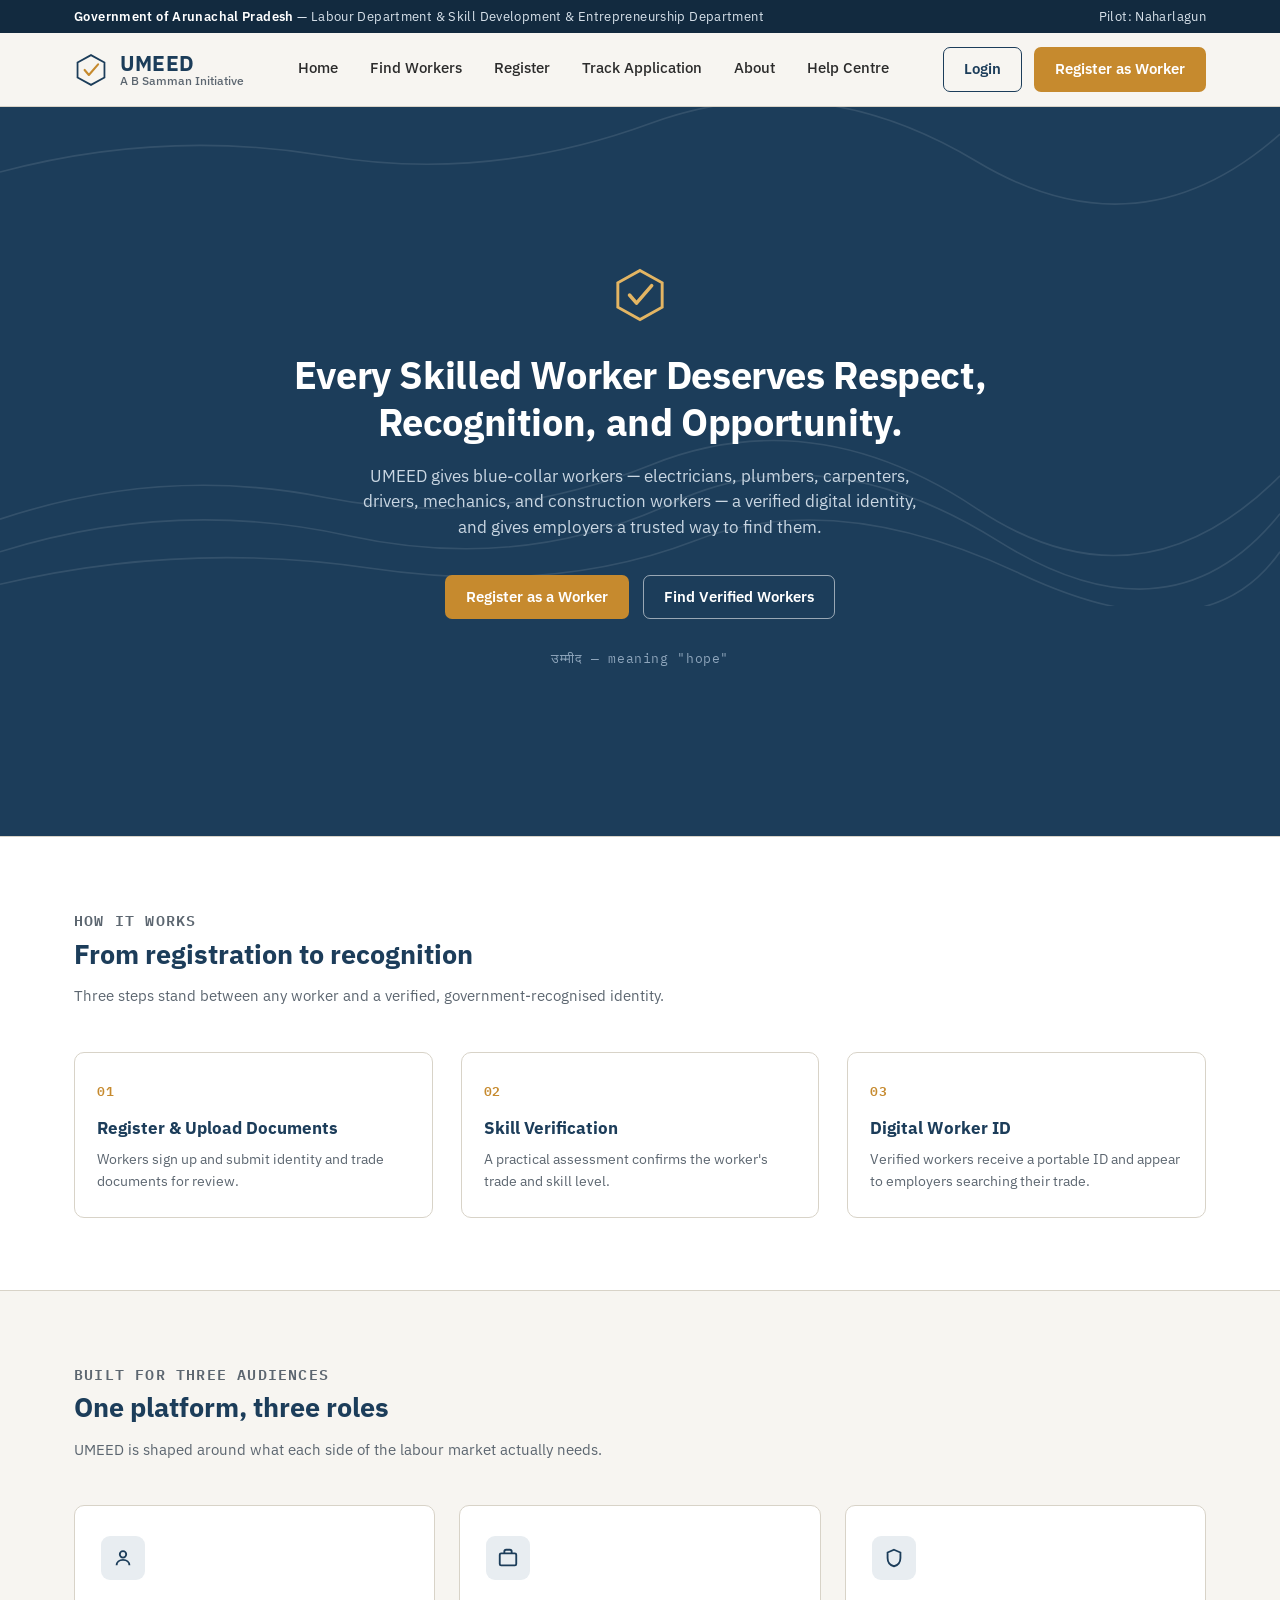
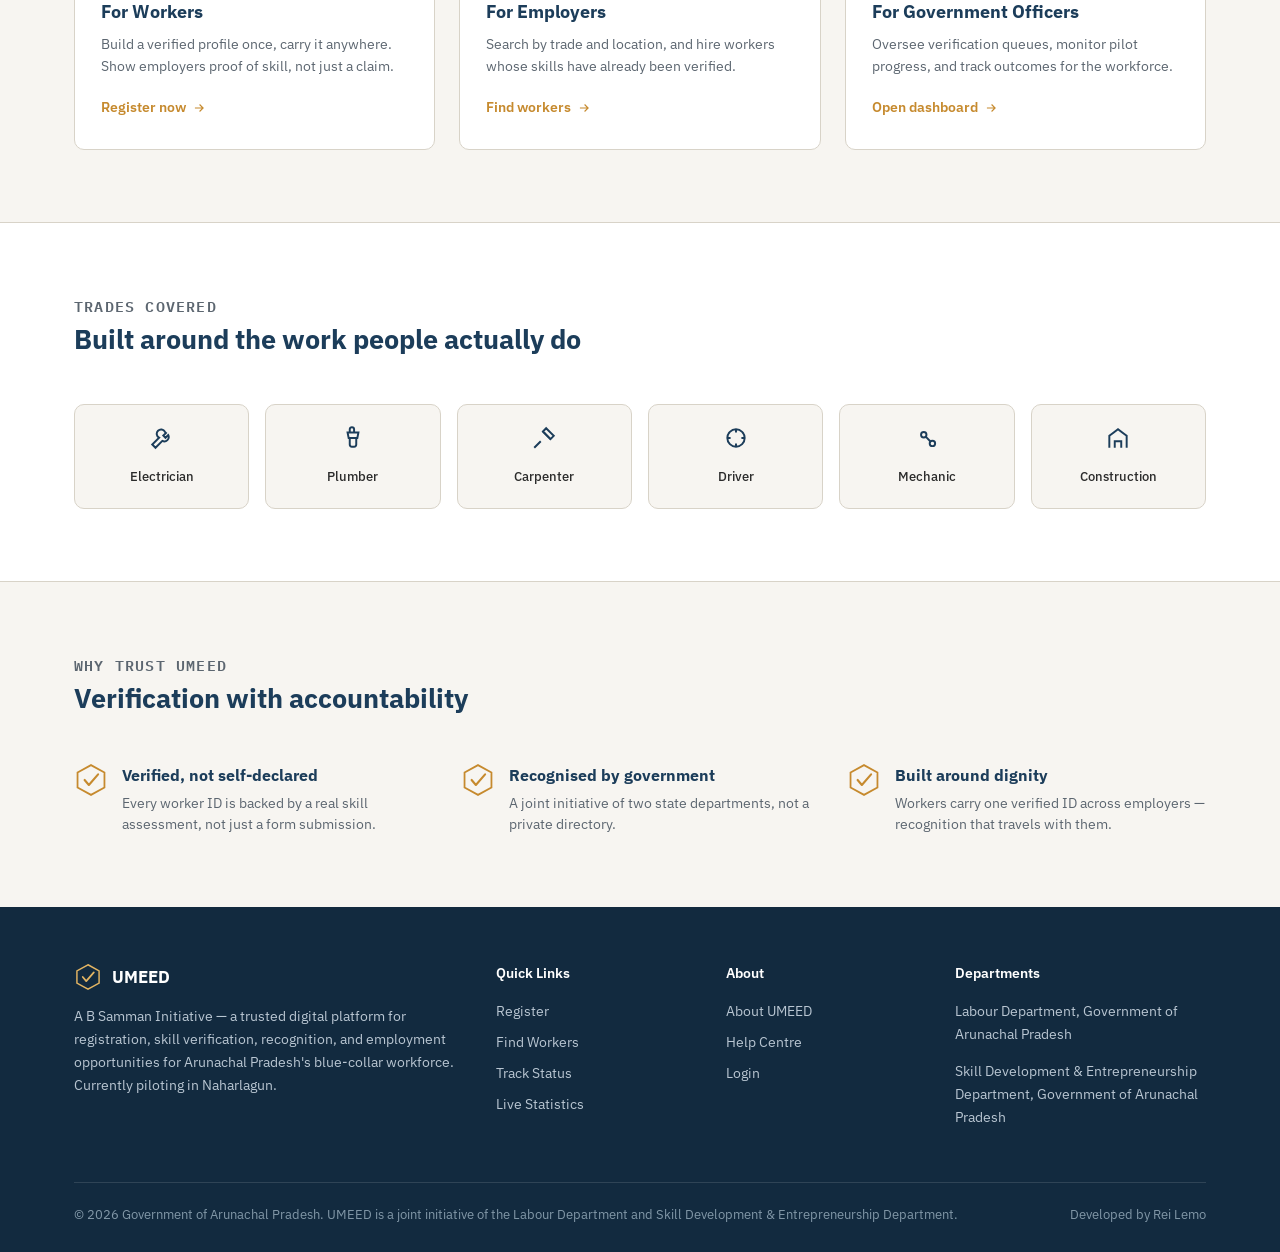
==== index.html @ 1e0acdcc "first commit" ====
<!DOCTYPE html>
<html lang="en">
<head>
<meta charset="UTF-8">
<meta name="viewport" content="width=device-width, initial-scale=1.0">
<title>UMEED — A B Samman Initiative | Government of Arunachal Pradesh</title>
<link rel="preconnect" href="https://fonts.googleapis.com">
<link rel="preconnect" href="https://fonts.gstatic.com" crossorigin>
<link href="https://fonts.googleapis.com/css2?family=IBM+Plex+Sans:wght@400;500;600;700&family=IBM+Plex+Mono:wght@500;600&display=swap" rel="stylesheet">
<style>
  :root{
    --indigo:#1C3D5A;
    --indigo-dark:#122A3F;
    --indigo-tint:#E8EDF1;
    --gold:#C68A2E;
    --gold-light:#E3B563;
    --paper:#F7F5F1;
    --charcoal:#2B2B2B;
    --slate:#5C6670;
    --verified:#2F6E4F;
    --verified-tint:#E7F1EB;
    --pending:#B8862F;
    --pending-tint:#F6EEDE;
    --line:#D8D3C8;
    --radius:10px;
    --font-display:'IBM Plex Sans',system-ui,sans-serif;
    --font-body:'IBM Plex Sans',system-ui,sans-serif;
    --font-mono:'IBM Plex Mono',monospace;
  }
  *{box-sizing:border-box;}
  html{scroll-behavior:smooth;}
  body{
    margin:0;
    font-family:var(--font-body);
    background:var(--paper);
    color:var(--charcoal);
    line-height:1.55;
  }
  a{color:inherit;text-decoration:none;}
  img,svg{display:block;}
  :focus-visible{outline:3px solid var(--gold);outline-offset:2px;}

  .wrap{max-width:1180px;margin:0 auto;padding:0 24px;}

  /* ---------- institutional strip ---------- */
  .gov-strip{
    background:var(--indigo-dark);
    color:#D9E3EC;
    font-size:12.5px;
    letter-spacing:.03em;
  }
  .gov-strip .wrap{
    display:flex;justify-content:space-between;align-items:center;
    padding:7px 24px;flex-wrap:wrap;gap:6px;
  }
  .gov-strip strong{color:#fff;font-weight:600;}

  /* ---------- header ---------- */
  header{
    background:var(--paper);
    border-bottom:1px solid var(--line);
    position:sticky;top:0;z-index:50;
  }
  .nav-row{
    display:flex;align-items:center;justify-content:space-between;
    padding:14px 24px;gap:20px;
  }
  .brand{display:flex;align-items:center;gap:12px;}
  .brand-text{display:flex;flex-direction:column;line-height:1.1;}
  .brand-text .name{
    font-size:21px;font-weight:700;color:var(--indigo);letter-spacing:.01em;
  }
  .brand-text .sub{
    font-size:11.5px;color:var(--slate);font-weight:500;
  }
  nav.main-links{display:flex;gap:28px;align-items:center;}
  nav.main-links a{
    font-size:14.5px;font-weight:500;color:var(--charcoal);
    padding:6px 2px;border-bottom:2px solid transparent;
  }
  nav.main-links a:hover{border-bottom-color:var(--gold);}
  .nav-actions{display:flex;align-items:center;gap:12px;}
  .btn{
    display:inline-flex;align-items:center;gap:8px;
    padding:10px 20px;border-radius:7px;font-size:14.5px;font-weight:600;
    border:1.5px solid transparent;cursor:pointer;white-space:nowrap;
  }
  .btn-primary{background:var(--gold);color:#fff;}
  .btn-primary:hover{background:#B27D26;}
  .btn-ghost{background:transparent;border-color:var(--indigo);color:var(--indigo);}
  .btn-ghost:hover{background:var(--indigo);color:#fff;}
  .btn-outline-light{background:transparent;border-color:rgba(255,255,255,.55);color:#fff;}
  .btn-outline-light:hover{background:rgba(255,255,255,.12);}

  .menu-toggle{display:none;background:none;border:none;cursor:pointer;padding:4px;}
  .menu-toggle svg{width:26px;height:26px;}

  /* ---------- hero ---------- */
  .hero{
    position:relative;overflow:hidden;
    background:var(--indigo);
    color:#fff;
  }
  .hero-topo{
    position:absolute;inset:0;opacity:.10;pointer-events:none;
  }
  .hero-inner{
    position:relative;z-index:1;
    padding:88px 24px 96px;
    max-width:760px;margin:0 auto;text-align:center;
  }
  .hero-mark{margin:0 auto 28px;width:56px;height:56px;}
  .hero h1{
    font-size:38px;font-weight:700;line-height:1.25;margin:0 0 18px;
    letter-spacing:-.01em;
  }
  .hero p.lede{
    font-size:16.5px;color:#C9D6E2;margin:0 0 34px;max-width:560px;
    margin-left:auto;margin-right:auto;
  }
  .hero-ctas{display:flex;justify-content:center;gap:14px;flex-wrap:wrap;}
  .hero-tagline{
    margin-top:30px;font-family:var(--font-mono);font-size:12.5px;
    color:#8FA6BC;letter-spacing:.05em;
  }

  /* ---------- section shells ---------- */
  section{padding:72px 0;}
  .section-head{max-width:640px;margin:0 0 44px;}
  .eyebrow{
    font-family:var(--font-mono);font-size:12px;font-weight:600;
    color:var(--gold);letter-spacing:.08em;text-transform:uppercase;
    margin:0 0 10px;
  }
  .section-head h2{font-size:27px;font-weight:700;margin:0 0 10px;color:var(--indigo);}
  .section-head p{font-size:15px;color:var(--slate);margin:0;}

  /* ---------- process ---------- */
  .process{background:#fff;border-top:1px solid var(--line);border-bottom:1px solid var(--line);}
  .process-grid{display:grid;grid-template-columns:repeat(3,1fr);gap:28px;}
  .process-step{position:relative;padding:28px 22px 24px;border:1px solid var(--line);border-radius:var(--radius);}
  .process-step .num{
    font-family:var(--font-mono);font-size:13px;font-weight:600;
    color:var(--gold);letter-spacing:.04em;margin-bottom:14px;display:block;
  }
  .process-step h3{font-size:17px;margin:0 0 8px;color:var(--indigo);}
  .process-step p{font-size:14px;color:var(--slate);margin:0;}
  .process-step:not(:last-child)::after{
    content:"";position:absolute;top:50%;right:-28px;width:20px;height:1.5px;
    background:var(--line);display:none;
  }

  /* ---------- audiences ---------- */
  .audience-grid{display:grid;grid-template-columns:repeat(3,1fr);gap:24px;}
  .audience-card{
    background:#fff;border:1px solid var(--line);border-radius:var(--radius);
    padding:30px 26px;display:flex;flex-direction:column;
  }
  .audience-card .icon{
    width:44px;height:44px;border-radius:9px;background:var(--indigo-tint);
    display:flex;align-items:center;justify-content:center;margin-bottom:18px;
  }
  .audience-card .icon svg{width:22px;height:22px;color:var(--indigo);}
  .audience-card h3{font-size:18px;margin:0 0 8px;color:var(--indigo);}
  .audience-card p{font-size:14px;color:var(--slate);margin:0 0 20px;flex:1;}
  .audience-card a.cta{font-size:14px;font-weight:600;color:var(--gold);display:inline-flex;align-items:center;gap:6px;}
  .audience-card a.cta svg{width:14px;height:14px;}

  /* ---------- trades ---------- */
  .trades{background:#fff;border-top:1px solid var(--line);border-bottom:1px solid var(--line);}
  .trade-grid{display:grid;grid-template-columns:repeat(6,1fr);gap:16px;}
  .trade-tile{
    border:1px solid var(--line);border-radius:var(--radius);
    padding:20px 14px;text-align:center;background:var(--paper);
  }
  .trade-tile svg{width:26px;height:26px;color:var(--indigo);margin:0 auto 12px;}
  .trade-tile span{font-size:13px;font-weight:500;color:var(--charcoal);}

  /* ---------- trust ---------- */
  .trust-grid{display:grid;grid-template-columns:repeat(3,1fr);gap:28px;}
  .trust-item{display:flex;gap:14px;align-items:flex-start;}
  .trust-item .mark{width:34px;height:34px;flex-shrink:0;color:var(--gold);}
  .trust-item h4{font-size:15.5px;margin:0 0 6px;color:var(--indigo);}
  .trust-item p{font-size:13.5px;color:var(--slate);margin:0;}

  /* ---------- footer ---------- */
  footer{background:var(--indigo-dark);color:#B9C6D2;padding:56px 0 28px;}
  .footer-grid{display:grid;grid-template-columns:2fr 1fr 1fr 1.3fr;gap:36px;margin-bottom:40px;}
  .footer-grid h5{color:#fff;font-size:14px;margin:0 0 16px;font-weight:600;}
  .footer-grid p,.footer-grid li{font-size:13.5px;line-height:1.7;}
  .footer-grid ul{list-style:none;padding:0;margin:0;}
  .footer-grid li{margin-bottom:8px;}
  .footer-grid li a:hover{color:#fff;}
  .footer-brand{display:flex;align-items:center;gap:10px;margin-bottom:14px;}
  .footer-brand .name{color:#fff;font-weight:700;font-size:17px;}
  .footer-bottom{
    border-top:1px solid rgba(255,255,255,.12);padding-top:22px;
    font-size:12.5px;color:#8298A8;display:flex;justify-content:space-between;
    flex-wrap:wrap;gap:10px;
  }

  /* ---------- mobile ---------- */
  @media (max-width:880px){
    nav.main-links{display:none;}
    .menu-toggle{display:inline-flex;}
    .hero h1{font-size:30px;}
    .process-grid,.audience-grid,.trust-grid{grid-template-columns:1fr;}
    .trade-grid{grid-template-columns:repeat(3,1fr);}
    .footer-grid{grid-template-columns:1fr 1fr;}
  }
  @media (prefers-reduced-motion:reduce){
    html{scroll-behavior:auto;}
    *{animation:none!important;transition:none!important;}
  }

  .reveal{opacity:0;transform:translateY(14px);transition:opacity .5s ease,transform .5s ease;}
  .reveal.in{opacity:1;transform:none;}
</style>
</head>
<body>

<div class="gov-strip">
  <div class="wrap">
    <span><strong>Government of Arunachal Pradesh</strong> — Labour Department &amp; Skill Development &amp; Entrepreneurship Department</span>
    <span>Pilot: Naharlagun</span>
  </div>
</div>

<header>
  <div class="wrap nav-row">
    <a href="index.html" class="brand" aria-label="UMEED home">
      <svg viewBox="0 0 48 48" width="34" height="34" aria-hidden="true">
        <polygon points="24,3 43,13.5 43,34.5 24,45 5,34.5 5,13.5" fill="none" stroke="#1C3D5A" stroke-width="2.5"/>
        <path d="M15 24l6 7 13-15" fill="none" stroke="#C68A2E" stroke-width="3" stroke-linecap="round" stroke-linejoin="round"/>
      </svg>
      <span class="brand-text">
        <span class="name">UMEED</span>
        <span class="sub">A B Samman Initiative</span>
      </span>
    </a>

    <nav class="main-links" aria-label="Primary">
      <a href="index.html">Home</a>
      <a href="find-workers.html">Find Workers</a>
      <a href="register.html">Register</a>
      <a href="verification-status.html">Track Application</a>
      <a href="about.html">About</a>
      <a href="contact.html">Help Centre</a>
    </nav>

    <div class="nav-actions">
      <a href="login.html" class="btn btn-ghost">Login</a>
      <a href="register.html" class="btn btn-primary">Register as Worker</a>
      <button class="menu-toggle" aria-label="Open menu">
        <svg viewBox="0 0 24 24" fill="none" stroke="#1C3D5A" stroke-width="2"><line x1="3" y1="6" x2="21" y2="6"/><line x1="3" y1="12" x2="21" y2="12"/><line x1="3" y1="18" x2="21" y2="18"/></svg>
      </button>
    </div>
  </div>
</header>

<section class="hero">
  <svg class="hero-topo" viewBox="0 0 1180 460" preserveAspectRatio="none" aria-hidden="true">
    <path d="M0,380 Q150,330 300,360 T600,330 T900,370 T1180,340" fill="none" stroke="#fff" stroke-width="1.5"/>
    <path d="M0,410 Q160,360 320,395 T620,365 T920,400 T1180,375" fill="none" stroke="#fff" stroke-width="1.5"/>
    <path d="M0,440 Q170,400 340,425 T640,400 T940,430 T1180,410" fill="none" stroke="#fff" stroke-width="1.5"/>
    <path d="M0,60 Q150,20 300,45 T600,15 T900,50 T1180,25" fill="none" stroke="#fff" stroke-width="1.5"/>
  </svg>
  <div class="hero-inner">
    <svg class="hero-mark" viewBox="0 0 48 48" aria-hidden="true">
      <polygon points="24,3 43,13.5 43,34.5 24,45 5,34.5 5,13.5" fill="none" stroke="#E3B563" stroke-width="2.5"/>
      <path d="M15 24l6 7 13-15" fill="none" stroke="#E3B563" stroke-width="3" stroke-linecap="round" stroke-linejoin="round"/>
    </svg>
    <h1>Every Skilled Worker Deserves Respect, Recognition, and Opportunity.</h1>
    <p class="lede">UMEED gives blue-collar workers — electricians, plumbers, carpenters, drivers, mechanics, and construction workers — a verified digital identity, and gives employers a trusted way to find them.</p>
    <div class="hero-ctas">
      <a href="register.html" class="btn btn-primary">Register as a Worker</a>
      <a href="find-workers.html" class="btn btn-outline-light">Find Verified Workers</a>
    </div>
    <div class="hero-tagline">उम्मीद — meaning "hope"</div>
  </div>
</section>

<section class="process">
  <div class="wrap">
    <div class="section-head">
      <p class="eyebrow">How It Works</p>
      <h2>From registration to recognition</h2>
      <p>Three steps stand between any worker and a verified, government-recognised identity.</p>
    </div>
    <div class="process-grid">
      <div class="process-step reveal">
        <span class="num">01</span>
        <h3>Register &amp; Upload Documents</h3>
        <p>Workers sign up and submit identity and trade documents for review.</p>
      </div>
      <div class="process-step reveal">
        <span class="num">02</span>
        <h3>Skill Verification</h3>
        <p>A practical assessment confirms the worker's trade and skill level.</p>
      </div>
      <div class="process-step reveal">
        <span class="num">03</span>
        <h3>Digital Worker ID</h3>
        <p>Verified workers receive a portable ID and appear to employers searching their trade.</p>
      </div>
    </div>
  </div>
</section>

<section>
  <div class="wrap">
    <div class="section-head">
      <p class="eyebrow">Built For Three Audiences</p>
      <h2>One platform, three roles</h2>
      <p>UMEED is shaped around what each side of the labour market actually needs.</p>
    </div>
    <div class="audience-grid">
      <div class="audience-card reveal">
        <div class="icon">
          <svg viewBox="0 0 24 24" fill="none" stroke="currentColor" stroke-width="2"><circle cx="12" cy="8" r="3.5"/><path d="M5 20c0-3.5 3-6 7-6s7 2.5 7 6"/></svg>
        </div>
        <h3>For Workers</h3>
        <p>Build a verified profile once, carry it anywhere. Show employers proof of skill, not just a claim.</p>
        <a href="register.html" class="cta">Register now <svg viewBox="0 0 24 24" fill="none" stroke="currentColor" stroke-width="2"><path d="M5 12h14M13 6l6 6-6 6"/></svg></a>
      </div>
      <div class="audience-card reveal">
        <div class="icon">
          <svg viewBox="0 0 24 24" fill="none" stroke="currentColor" stroke-width="2"><rect x="3" y="7" width="18" height="13" rx="1.5"/><path d="M8 7V5a2 2 0 0 1 2-2h4a2 2 0 0 1 2 2v2"/></svg>
        </div>
        <h3>For Employers</h3>
        <p>Search by trade and location, and hire workers whose skills have already been verified.</p>
        <a href="find-workers.html" class="cta">Find workers <svg viewBox="0 0 24 24" fill="none" stroke="currentColor" stroke-width="2"><path d="M5 12h14M13 6l6 6-6 6"/></svg></a>
      </div>
      <div class="audience-card reveal">
        <div class="icon">
          <svg viewBox="0 0 24 24" fill="none" stroke="currentColor" stroke-width="2"><path d="M12 3l7 3v6c0 5-3 8-7 9-4-1-7-4-7-9V6l7-3z"/></svg>
        </div>
        <h3>For Government Officers</h3>
        <p>Oversee verification queues, monitor pilot progress, and track outcomes for the workforce.</p>
        <a href="officer-dashboard.html" class="cta">Open dashboard <svg viewBox="0 0 24 24" fill="none" stroke="currentColor" stroke-width="2"><path d="M5 12h14M13 6l6 6-6 6"/></svg></a>
      </div>
    </div>
  </div>
</section>

<section class="trades">
  <div class="wrap">
    <div class="section-head">
      <p class="eyebrow">Trades Covered</p>
      <h2>Built around the work people actually do</h2>
    </div>
    <div class="trade-grid">
      <div class="trade-tile reveal">
        <svg viewBox="0 0 24 24" fill="none" stroke="currentColor" stroke-width="1.8"><path d="M14.7 6.3a4 4 0 1 0-5.4 5.4L3 18l3 3 6.3-6.3a4 4 0 0 0 5.4-5.4l-2.5 2.5-2-2 2.5-2.5z"/></svg>
        <span>Electrician</span>
      </div>
      <div class="trade-tile reveal">
        <svg viewBox="0 0 24 24" fill="none" stroke="currentColor" stroke-width="1.8"><path d="M9 7V4a2 2 0 1 1 4 0v3M7 7h10l-1 5H8L7 7z"/><path d="M9 12v6a2 2 0 0 0 2 2h2a2 2 0 0 0 2-2v-6"/></svg>
        <span>Plumber</span>
      </div>
      <div class="trade-tile reveal">
        <svg viewBox="0 0 24 24" fill="none" stroke="currentColor" stroke-width="1.8"><path d="M3 21l6-6M14 3l7 7-3 3-7-7 3-3z"/><path d="M11 6l7 7"/></svg>
        <span>Carpenter</span>
      </div>
      <div class="trade-tile reveal">
        <svg viewBox="0 0 24 24" fill="none" stroke="currentColor" stroke-width="1.8"><circle cx="12" cy="12" r="8"/><path d="M12 4v3M12 17v3M4 12h3M17 12h3"/></svg>
        <span>Driver</span>
      </div>
      <div class="trade-tile reveal">
        <svg viewBox="0 0 24 24" fill="none" stroke="currentColor" stroke-width="1.8"><circle cx="9" cy="9" r="2.5"/><circle cx="17" cy="17" r="2.5"/><path d="M11 11l4 4"/></svg>
        <span>Mechanic</span>
      </div>
      <div class="trade-tile reveal">
        <svg viewBox="0 0 24 24" fill="none" stroke="currentColor" stroke-width="1.8"><path d="M4 21V10l8-6 8 6v11"/><path d="M9 21v-6h6v6"/></svg>
        <span>Construction</span>
      </div>
    </div>
  </div>
</section>

<section>
  <div class="wrap">
    <div class="section-head">
      <p class="eyebrow">Why Trust UMEED</p>
      <h2>Verification with accountability</h2>
    </div>
    <div class="trust-grid">
      <div class="trust-item reveal">
        <svg class="mark" viewBox="0 0 48 48" fill="none"><polygon points="24,3 43,13.5 43,34.5 24,45 5,34.5 5,13.5" stroke="currentColor" stroke-width="2.5"/><path d="M15 24l6 7 13-15" stroke="currentColor" stroke-width="3" stroke-linecap="round" stroke-linejoin="round"/></svg>
        <div>
          <h4>Verified, not self-declared</h4>
          <p>Every worker ID is backed by a real skill assessment, not just a form submission.</p>
        </div>
      </div>
      <div class="trust-item reveal">
        <svg class="mark" viewBox="0 0 48 48" fill="none"><polygon points="24,3 43,13.5 43,34.5 24,45 5,34.5 5,13.5" stroke="currentColor" stroke-width="2.5"/><path d="M15 24l6 7 13-15" stroke="currentColor" stroke-width="3" stroke-linecap="round" stroke-linejoin="round"/></svg>
        <div>
          <h4>Recognised by government</h4>
          <p>A joint initiative of two state departments, not a private directory.</p>
        </div>
      </div>
      <div class="trust-item reveal">
        <svg class="mark" viewBox="0 0 48 48" fill="none"><polygon points="24,3 43,13.5 43,34.5 24,45 5,34.5 5,13.5" stroke="currentColor" stroke-width="2.5"/><path d="M15 24l6 7 13-15" stroke="currentColor" stroke-width="3" stroke-linecap="round" stroke-linejoin="round"/></svg>
        <div>
          <h4>Built around dignity</h4>
          <p>Workers carry one verified ID across employers — recognition that travels with them.</p>
        </div>
      </div>
    </div>
  </div>
</section>

<footer>
  <div class="wrap">
    <div class="footer-grid">
      <div>
        <div class="footer-brand">
          <svg viewBox="0 0 48 48" width="28" height="28" aria-hidden="true"><polygon points="24,3 43,13.5 43,34.5 24,45 5,34.5 5,13.5" fill="none" stroke="#E3B563" stroke-width="2.5"/><path d="M15 24l6 7 13-15" fill="none" stroke="#E3B563" stroke-width="3" stroke-linecap="round" stroke-linejoin="round"/></svg>
          <span class="name">UMEED</span>
        </div>
        <p>A B Samman Initiative — a trusted digital platform for registration, skill verification, recognition, and employment opportunities for Arunachal Pradesh's blue-collar workforce. Currently piloting in Naharlagun.</p>
      </div>
      <div>
        <h5>Quick Links</h5>
        <ul>
          <li><a href="register.html">Register</a></li>
          <li><a href="find-workers.html">Find Workers</a></li>
          <li><a href="verification-status.html">Track Status</a></li>
          <li><a href="statistics.html">Live Statistics</a></li>
        </ul>
      </div>
      <div>
        <h5>About</h5>
        <ul>
          <li><a href="about.html">About UMEED</a></li>
          <li><a href="contact.html">Help Centre</a></li>
          <li><a href="login.html">Login</a></li>
        </ul>
      </div>
      <div>
        <h5>Departments</h5>
        <p>Labour Department, Government of Arunachal Pradesh</p>
        <p>Skill Development &amp; Entrepreneurship Department, Government of Arunachal Pradesh</p>
      </div>
    </div>
    <div class="footer-bottom">
      <span>© 2026 Government of Arunachal Pradesh. UMEED is a joint initiative of the Labour Department and Skill Development &amp; Entrepreneurship Department.</span>
      <span>Developed by Rei Lemo</span>
    </div>
  </div>
</footer>

<script>
  // mobile menu toggle
  document.querySelector('.menu-toggle')?.addEventListener('click', () => {
    const nav = document.querySelector('nav.main-links');
    const open = nav.style.display === 'flex';
    nav.style.display = open ? 'none' : 'flex';
    nav.style.flexDirection = 'column';
    nav.style.position = 'absolute';
    nav.style.top = '64px';
    nav.style.left = '0';
    nav.style.right = '0';
    nav.style.background = '#fff';
    nav.style.padding = '16px 24px';
    nav.style.borderBottom = '1px solid #D8D3C8';
  });

  // scroll reveal
  const obs = new IntersectionObserver((entries) => {
    entries.forEach(e => { if (e.isIntersecting) { e.target.classList.add('in'); obs.unobserve(e.target); } });
  }, { threshold: 0.15 });
  document.querySelectorAll('.reveal').forEach(el => obs.observe(el));
</script>

</body>
</html>
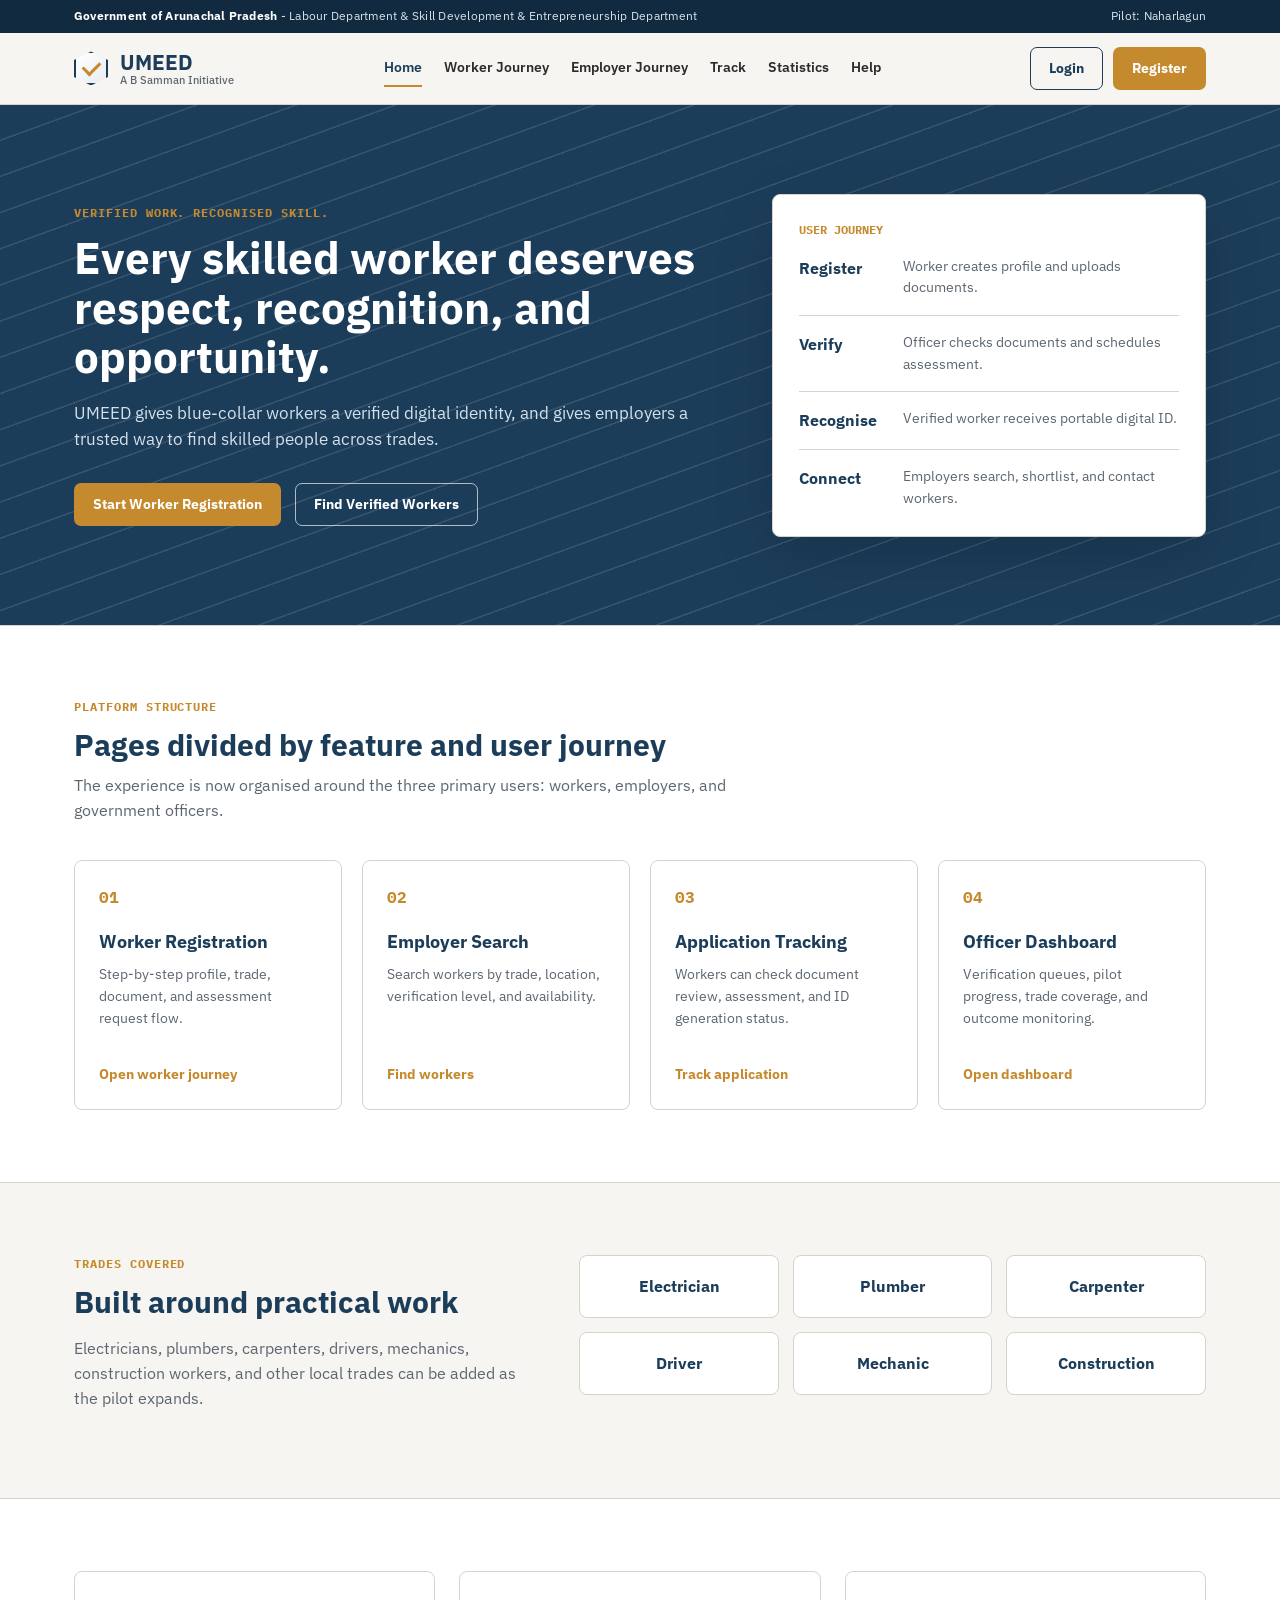
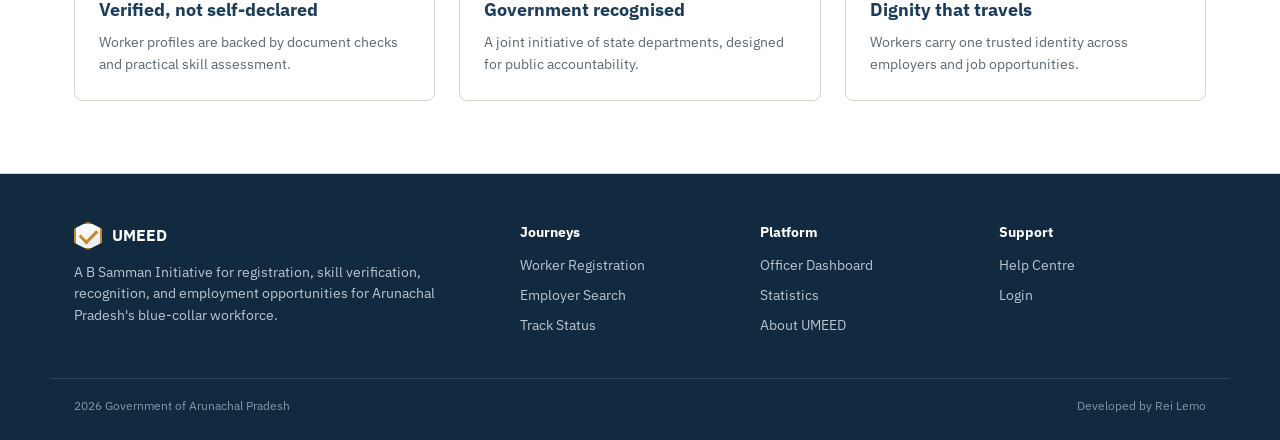
==== commit e3e32261: "1. turn into fully functional website" ====
--- a/index.html
+++ b/index.html
@@ -1,477 +1,176 @@
 <!DOCTYPE html>
 <html lang="en">
 <head>
-<meta charset="UTF-8">
-<meta name="viewport" content="width=device-width, initial-scale=1.0">
-<title>UMEED — A B Samman Initiative | Government of Arunachal Pradesh</title>
-<link rel="preconnect" href="https://fonts.googleapis.com">
-<link rel="preconnect" href="https://fonts.gstatic.com" crossorigin>
-<link href="https://fonts.googleapis.com/css2?family=IBM+Plex+Sans:wght@400;500;600;700&family=IBM+Plex+Mono:wght@500;600&display=swap" rel="stylesheet">
-<style>
-  :root{
-    --indigo:#1C3D5A;
-    --indigo-dark:#122A3F;
-    --indigo-tint:#E8EDF1;
-    --gold:#C68A2E;
-    --gold-light:#E3B563;
-    --paper:#F7F5F1;
-    --charcoal:#2B2B2B;
-    --slate:#5C6670;
-    --verified:#2F6E4F;
-    --verified-tint:#E7F1EB;
-    --pending:#B8862F;
-    --pending-tint:#F6EEDE;
-    --line:#D8D3C8;
-    --radius:10px;
-    --font-display:'IBM Plex Sans',system-ui,sans-serif;
-    --font-body:'IBM Plex Sans',system-ui,sans-serif;
-    --font-mono:'IBM Plex Mono',monospace;
-  }
-  *{box-sizing:border-box;}
-  html{scroll-behavior:smooth;}
-  body{
-    margin:0;
-    font-family:var(--font-body);
-    background:var(--paper);
-    color:var(--charcoal);
-    line-height:1.55;
-  }
-  a{color:inherit;text-decoration:none;}
-  img,svg{display:block;}
-  :focus-visible{outline:3px solid var(--gold);outline-offset:2px;}
-
-  .wrap{max-width:1180px;margin:0 auto;padding:0 24px;}
-
-  /* ---------- institutional strip ---------- */
-  .gov-strip{
-    background:var(--indigo-dark);
-    color:#D9E3EC;
-    font-size:12.5px;
-    letter-spacing:.03em;
-  }
-  .gov-strip .wrap{
-    display:flex;justify-content:space-between;align-items:center;
-    padding:7px 24px;flex-wrap:wrap;gap:6px;
-  }
-  .gov-strip strong{color:#fff;font-weight:600;}
-
-  /* ---------- header ---------- */
-  header{
-    background:var(--paper);
-    border-bottom:1px solid var(--line);
-    position:sticky;top:0;z-index:50;
-  }
-  .nav-row{
-    display:flex;align-items:center;justify-content:space-between;
-    padding:14px 24px;gap:20px;
-  }
-  .brand{display:flex;align-items:center;gap:12px;}
-  .brand-text{display:flex;flex-direction:column;line-height:1.1;}
-  .brand-text .name{
-    font-size:21px;font-weight:700;color:var(--indigo);letter-spacing:.01em;
-  }
-  .brand-text .sub{
-    font-size:11.5px;color:var(--slate);font-weight:500;
-  }
-  nav.main-links{display:flex;gap:28px;align-items:center;}
-  nav.main-links a{
-    font-size:14.5px;font-weight:500;color:var(--charcoal);
-    padding:6px 2px;border-bottom:2px solid transparent;
-  }
-  nav.main-links a:hover{border-bottom-color:var(--gold);}
-  .nav-actions{display:flex;align-items:center;gap:12px;}
-  .btn{
-    display:inline-flex;align-items:center;gap:8px;
-    padding:10px 20px;border-radius:7px;font-size:14.5px;font-weight:600;
-    border:1.5px solid transparent;cursor:pointer;white-space:nowrap;
-  }
-  .btn-primary{background:var(--gold);color:#fff;}
-  .btn-primary:hover{background:#B27D26;}
-  .btn-ghost{background:transparent;border-color:var(--indigo);color:var(--indigo);}
-  .btn-ghost:hover{background:var(--indigo);color:#fff;}
-  .btn-outline-light{background:transparent;border-color:rgba(255,255,255,.55);color:#fff;}
-  .btn-outline-light:hover{background:rgba(255,255,255,.12);}
-
-  .menu-toggle{display:none;background:none;border:none;cursor:pointer;padding:4px;}
-  .menu-toggle svg{width:26px;height:26px;}
-
-  /* ---------- hero ---------- */
-  .hero{
-    position:relative;overflow:hidden;
-    background:var(--indigo);
-    color:#fff;
-  }
-  .hero-topo{
-    position:absolute;inset:0;opacity:.10;pointer-events:none;
-  }
-  .hero-inner{
-    position:relative;z-index:1;
-    padding:88px 24px 96px;
-    max-width:760px;margin:0 auto;text-align:center;
-  }
-  .hero-mark{margin:0 auto 28px;width:56px;height:56px;}
-  .hero h1{
-    font-size:38px;font-weight:700;line-height:1.25;margin:0 0 18px;
-    letter-spacing:-.01em;
-  }
-  .hero p.lede{
-    font-size:16.5px;color:#C9D6E2;margin:0 0 34px;max-width:560px;
-    margin-left:auto;margin-right:auto;
-  }
-  .hero-ctas{display:flex;justify-content:center;gap:14px;flex-wrap:wrap;}
-  .hero-tagline{
-    margin-top:30px;font-family:var(--font-mono);font-size:12.5px;
-    color:#8FA6BC;letter-spacing:.05em;
-  }
-
-  /* ---------- section shells ---------- */
-  section{padding:72px 0;}
-  .section-head{max-width:640px;margin:0 0 44px;}
-  .eyebrow{
-    font-family:var(--font-mono);font-size:12px;font-weight:600;
-    color:var(--gold);letter-spacing:.08em;text-transform:uppercase;
-    margin:0 0 10px;
-  }
-  .section-head h2{font-size:27px;font-weight:700;margin:0 0 10px;color:var(--indigo);}
-  .section-head p{font-size:15px;color:var(--slate);margin:0;}
-
-  /* ---------- process ---------- */
-  .process{background:#fff;border-top:1px solid var(--line);border-bottom:1px solid var(--line);}
-  .process-grid{display:grid;grid-template-columns:repeat(3,1fr);gap:28px;}
-  .process-step{position:relative;padding:28px 22px 24px;border:1px solid var(--line);border-radius:var(--radius);}
-  .process-step .num{
-    font-family:var(--font-mono);font-size:13px;font-weight:600;
-    color:var(--gold);letter-spacing:.04em;margin-bottom:14px;display:block;
-  }
-  .process-step h3{font-size:17px;margin:0 0 8px;color:var(--indigo);}
-  .process-step p{font-size:14px;color:var(--slate);margin:0;}
-  .process-step:not(:last-child)::after{
-    content:"";position:absolute;top:50%;right:-28px;width:20px;height:1.5px;
-    background:var(--line);display:none;
-  }
-
-  /* ---------- audiences ---------- */
-  .audience-grid{display:grid;grid-template-columns:repeat(3,1fr);gap:24px;}
-  .audience-card{
-    background:#fff;border:1px solid var(--line);border-radius:var(--radius);
-    padding:30px 26px;display:flex;flex-direction:column;
-  }
-  .audience-card .icon{
-    width:44px;height:44px;border-radius:9px;background:var(--indigo-tint);
-    display:flex;align-items:center;justify-content:center;margin-bottom:18px;
-  }
-  .audience-card .icon svg{width:22px;height:22px;color:var(--indigo);}
-  .audience-card h3{font-size:18px;margin:0 0 8px;color:var(--indigo);}
-  .audience-card p{font-size:14px;color:var(--slate);margin:0 0 20px;flex:1;}
-  .audience-card a.cta{font-size:14px;font-weight:600;color:var(--gold);display:inline-flex;align-items:center;gap:6px;}
-  .audience-card a.cta svg{width:14px;height:14px;}
-
-  /* ---------- trades ---------- */
-  .trades{background:#fff;border-top:1px solid var(--line);border-bottom:1px solid var(--line);}
-  .trade-grid{display:grid;grid-template-columns:repeat(6,1fr);gap:16px;}
-  .trade-tile{
-    border:1px solid var(--line);border-radius:var(--radius);
-    padding:20px 14px;text-align:center;background:var(--paper);
-  }
-  .trade-tile svg{width:26px;height:26px;color:var(--indigo);margin:0 auto 12px;}
-  .trade-tile span{font-size:13px;font-weight:500;color:var(--charcoal);}
-
-  /* ---------- trust ---------- */
-  .trust-grid{display:grid;grid-template-columns:repeat(3,1fr);gap:28px;}
-  .trust-item{display:flex;gap:14px;align-items:flex-start;}
-  .trust-item .mark{width:34px;height:34px;flex-shrink:0;color:var(--gold);}
-  .trust-item h4{font-size:15.5px;margin:0 0 6px;color:var(--indigo);}
-  .trust-item p{font-size:13.5px;color:var(--slate);margin:0;}
-
-  /* ---------- footer ---------- */
-  footer{background:var(--indigo-dark);color:#B9C6D2;padding:56px 0 28px;}
-  .footer-grid{display:grid;grid-template-columns:2fr 1fr 1fr 1.3fr;gap:36px;margin-bottom:40px;}
-  .footer-grid h5{color:#fff;font-size:14px;margin:0 0 16px;font-weight:600;}
-  .footer-grid p,.footer-grid li{font-size:13.5px;line-height:1.7;}
-  .footer-grid ul{list-style:none;padding:0;margin:0;}
-  .footer-grid li{margin-bottom:8px;}
-  .footer-grid li a:hover{color:#fff;}
-  .footer-brand{display:flex;align-items:center;gap:10px;margin-bottom:14px;}
-  .footer-brand .name{color:#fff;font-weight:700;font-size:17px;}
-  .footer-bottom{
-    border-top:1px solid rgba(255,255,255,.12);padding-top:22px;
-    font-size:12.5px;color:#8298A8;display:flex;justify-content:space-between;
-    flex-wrap:wrap;gap:10px;
-  }
-
-  /* ---------- mobile ---------- */
-  @media (max-width:880px){
-    nav.main-links{display:none;}
-    .menu-toggle{display:inline-flex;}
-    .hero h1{font-size:30px;}
-    .process-grid,.audience-grid,.trust-grid{grid-template-columns:1fr;}
-    .trade-grid{grid-template-columns:repeat(3,1fr);}
-    .footer-grid{grid-template-columns:1fr 1fr;}
-  }
-  @media (prefers-reduced-motion:reduce){
-    html{scroll-behavior:auto;}
-    *{animation:none!important;transition:none!important;}
-  }
-
-  .reveal{opacity:0;transform:translateY(14px);transition:opacity .5s ease,transform .5s ease;}
-  .reveal.in{opacity:1;transform:none;}
-</style>
+  <meta charset="UTF-8">
+  <meta name="viewport" content="width=device-width, initial-scale=1.0">
+  <title>UMEED - A B Samman Initiative</title>
+  <link rel="preconnect" href="https://fonts.googleapis.com">
+  <link rel="preconnect" href="https://fonts.gstatic.com" crossorigin>
+  <link href="https://fonts.googleapis.com/css2?family=IBM+Plex+Sans:wght@400;500;600;700&family=IBM+Plex+Mono:wght@500;600&display=swap" rel="stylesheet">
+  <link rel="stylesheet" href="styles.css">
 </head>
 <body>
-
-<div class="gov-strip">
-  <div class="wrap">
-    <span><strong>Government of Arunachal Pradesh</strong> — Labour Department &amp; Skill Development &amp; Entrepreneurship Department</span>
-    <span>Pilot: Naharlagun</span>
-  </div>
-</div>
-
-<header>
-  <div class="wrap nav-row">
-    <a href="index.html" class="brand" aria-label="UMEED home">
-      <svg viewBox="0 0 48 48" width="34" height="34" aria-hidden="true">
-        <polygon points="24,3 43,13.5 43,34.5 24,45 5,34.5 5,13.5" fill="none" stroke="#1C3D5A" stroke-width="2.5"/>
-        <path d="M15 24l6 7 13-15" fill="none" stroke="#C68A2E" stroke-width="3" stroke-linecap="round" stroke-linejoin="round"/>
-      </svg>
-      <span class="brand-text">
-        <span class="name">UMEED</span>
-        <span class="sub">A B Samman Initiative</span>
-      </span>
-    </a>
-
-    <nav class="main-links" aria-label="Primary">
-      <a href="index.html">Home</a>
-      <a href="find-workers.html">Find Workers</a>
-      <a href="register.html">Register</a>
-      <a href="verification-status.html">Track Application</a>
-      <a href="about.html">About</a>
-      <a href="contact.html">Help Centre</a>
-    </nav>
-
-    <div class="nav-actions">
-      <a href="login.html" class="btn btn-ghost">Login</a>
-      <a href="register.html" class="btn btn-primary">Register as Worker</a>
-      <button class="menu-toggle" aria-label="Open menu">
-        <svg viewBox="0 0 24 24" fill="none" stroke="#1C3D5A" stroke-width="2"><line x1="3" y1="6" x2="21" y2="6"/><line x1="3" y1="12" x2="21" y2="12"/><line x1="3" y1="18" x2="21" y2="18"/></svg>
-      </button>
+  <div class="gov-strip">
+    <div class="wrap">
+      <span><strong>Government of Arunachal Pradesh</strong> - Labour Department &amp; Skill Development &amp; Entrepreneurship Department</span>
+      <span>Pilot: Naharlagun</span>
     </div>
   </div>
-</header>
 
-<section class="hero">
-  <svg class="hero-topo" viewBox="0 0 1180 460" preserveAspectRatio="none" aria-hidden="true">
-    <path d="M0,380 Q150,330 300,360 T600,330 T900,370 T1180,340" fill="none" stroke="#fff" stroke-width="1.5"/>
-    <path d="M0,410 Q160,360 320,395 T620,365 T920,400 T1180,375" fill="none" stroke="#fff" stroke-width="1.5"/>
-    <path d="M0,440 Q170,400 340,425 T640,400 T940,430 T1180,410" fill="none" stroke="#fff" stroke-width="1.5"/>
-    <path d="M0,60 Q150,20 300,45 T600,15 T900,50 T1180,25" fill="none" stroke="#fff" stroke-width="1.5"/>
-  </svg>
-  <div class="hero-inner">
-    <svg class="hero-mark" viewBox="0 0 48 48" aria-hidden="true">
-      <polygon points="24,3 43,13.5 43,34.5 24,45 5,34.5 5,13.5" fill="none" stroke="#E3B563" stroke-width="2.5"/>
-      <path d="M15 24l6 7 13-15" fill="none" stroke="#E3B563" stroke-width="3" stroke-linecap="round" stroke-linejoin="round"/>
-    </svg>
-    <h1>Every Skilled Worker Deserves Respect, Recognition, and Opportunity.</h1>
-    <p class="lede">UMEED gives blue-collar workers — electricians, plumbers, carpenters, drivers, mechanics, and construction workers — a verified digital identity, and gives employers a trusted way to find them.</p>
-    <div class="hero-ctas">
-      <a href="register.html" class="btn btn-primary">Register as a Worker</a>
-      <a href="find-workers.html" class="btn btn-outline-light">Find Verified Workers</a>
-    </div>
-    <div class="hero-tagline">उम्मीद — meaning "hope"</div>
-  </div>
-</section>
-
-<section class="process">
-  <div class="wrap">
-    <div class="section-head">
-      <p class="eyebrow">How It Works</p>
-      <h2>From registration to recognition</h2>
-      <p>Three steps stand between any worker and a verified, government-recognised identity.</p>
-    </div>
-    <div class="process-grid">
-      <div class="process-step reveal">
-        <span class="num">01</span>
-        <h3>Register &amp; Upload Documents</h3>
-        <p>Workers sign up and submit identity and trade documents for review.</p>
-      </div>
-      <div class="process-step reveal">
-        <span class="num">02</span>
-        <h3>Skill Verification</h3>
-        <p>A practical assessment confirms the worker's trade and skill level.</p>
-      </div>
-      <div class="process-step reveal">
-        <span class="num">03</span>
-        <h3>Digital Worker ID</h3>
-        <p>Verified workers receive a portable ID and appear to employers searching their trade.</p>
+  <header class="site-header">
+    <div class="wrap nav-row">
+      <a href="index.html" class="brand" aria-label="UMEED home">
+        <span class="logo-mark" aria-hidden="true"></span>
+        <span class="brand-text">
+          <span class="name">UMEED</span>
+          <span class="sub">A B Samman Initiative</span>
+        </span>
+      </a>
+      <nav class="main-links" aria-label="Primary">
+        <a class="active" href="index.html">Home</a>
+        <a href="register.html">Worker Journey</a>
+        <a href="find-workers.html">Employer Journey</a>
+        <a href="verification-status.html">Track</a>
+        <a href="statistics.html">Statistics</a>
+        <a href="contact.html">Help</a>
+      </nav>
+      <div class="nav-actions">
+        <a href="login.html" class="btn btn-ghost">Login</a>
+        <a href="register.html" class="btn btn-primary">Register</a>
+        <button class="menu-toggle" aria-label="Open menu" aria-expanded="false">
+          <span></span><span></span><span></span>
+        </button>
       </div>
     </div>
-  </div>
-</section>
+  </header>
 
-<section>
-  <div class="wrap">
-    <div class="section-head">
-      <p class="eyebrow">Built For Three Audiences</p>
-      <h2>One platform, three roles</h2>
-      <p>UMEED is shaped around what each side of the labour market actually needs.</p>
-    </div>
-    <div class="audience-grid">
-      <div class="audience-card reveal">
-        <div class="icon">
-          <svg viewBox="0 0 24 24" fill="none" stroke="currentColor" stroke-width="2"><circle cx="12" cy="8" r="3.5"/><path d="M5 20c0-3.5 3-6 7-6s7 2.5 7 6"/></svg>
+  <main>
+    <section class="hero">
+      <div class="hero-pattern" aria-hidden="true"></div>
+      <div class="wrap hero-layout">
+        <div class="hero-copy">
+          <p class="eyebrow">Verified work. Recognised skill.</p>
+          <h1>Every skilled worker deserves respect, recognition, and opportunity.</h1>
+          <p class="lede">UMEED gives blue-collar workers a verified digital identity, and gives employers a trusted way to find skilled people across trades.</p>
+          <div class="hero-ctas">
+            <a href="register.html" class="btn btn-primary">Start Worker Registration</a>
+            <a href="find-workers.html" class="btn btn-outline-light">Find Verified Workers</a>
+          </div>
         </div>
-        <h3>For Workers</h3>
-        <p>Build a verified profile once, carry it anywhere. Show employers proof of skill, not just a claim.</p>
-        <a href="register.html" class="cta">Register now <svg viewBox="0 0 24 24" fill="none" stroke="currentColor" stroke-width="2"><path d="M5 12h14M13 6l6 6-6 6"/></svg></a>
+        <div class="journey-panel reveal" aria-label="UMEED journey overview">
+          <div class="panel-kicker">User Journey</div>
+          <ol class="journey-list">
+            <li><strong>Register</strong><span>Worker creates profile and uploads documents.</span></li>
+            <li><strong>Verify</strong><span>Officer checks documents and schedules assessment.</span></li>
+            <li><strong>Recognise</strong><span>Verified worker receives portable digital ID.</span></li>
+            <li><strong>Connect</strong><span>Employers search, shortlist, and contact workers.</span></li>
+          </ol>
+        </div>
       </div>
-      <div class="audience-card reveal">
-        <div class="icon">
-          <svg viewBox="0 0 24 24" fill="none" stroke="currentColor" stroke-width="2"><rect x="3" y="7" width="18" height="13" rx="1.5"/><path d="M8 7V5a2 2 0 0 1 2-2h4a2 2 0 0 1 2 2v2"/></svg>
+    </section>
+
+    <section class="page-band">
+      <div class="wrap">
+        <div class="section-head">
+          <p class="eyebrow">Platform Structure</p>
+          <h2>Pages divided by feature and user journey</h2>
+          <p>The experience is now organised around the three primary users: workers, employers, and government officers.</p>
         </div>
-        <h3>For Employers</h3>
-        <p>Search by trade and location, and hire workers whose skills have already been verified.</p>
-        <a href="find-workers.html" class="cta">Find workers <svg viewBox="0 0 24 24" fill="none" stroke="currentColor" stroke-width="2"><path d="M5 12h14M13 6l6 6-6 6"/></svg></a>
+        <div class="feature-grid">
+          <article class="feature-card reveal">
+            <span class="feature-icon">01</span>
+            <h3>Worker Registration</h3>
+            <p>Step-by-step profile, trade, document, and assessment request flow.</p>
+            <a href="register.html">Open worker journey</a>
+          </article>
+          <article class="feature-card reveal">
+            <span class="feature-icon">02</span>
+            <h3>Employer Search</h3>
+            <p>Search workers by trade, location, verification level, and availability.</p>
+            <a href="find-workers.html">Find workers</a>
+          </article>
+          <article class="feature-card reveal">
+            <span class="feature-icon">03</span>
+            <h3>Application Tracking</h3>
+            <p>Workers can check document review, assessment, and ID generation status.</p>
+            <a href="verification-status.html">Track application</a>
+          </article>
+          <article class="feature-card reveal">
+            <span class="feature-icon">04</span>
+            <h3>Officer Dashboard</h3>
+            <p>Verification queues, pilot progress, trade coverage, and outcome monitoring.</p>
+            <a href="officer-dashboard.html">Open dashboard</a>
+          </article>
+        </div>
       </div>
-      <div class="audience-card reveal">
-        <div class="icon">
-          <svg viewBox="0 0 24 24" fill="none" stroke="currentColor" stroke-width="2"><path d="M12 3l7 3v6c0 5-3 8-7 9-4-1-7-4-7-9V6l7-3z"/></svg>
+    </section>
+
+    <section>
+      <div class="wrap split-section">
+        <div>
+          <p class="eyebrow">Trades Covered</p>
+          <h2>Built around practical work</h2>
+          <p class="muted">Electricians, plumbers, carpenters, drivers, mechanics, construction workers, and other local trades can be added as the pilot expands.</p>
         </div>
-        <h3>For Government Officers</h3>
-        <p>Oversee verification queues, monitor pilot progress, and track outcomes for the workforce.</p>
-        <a href="officer-dashboard.html" class="cta">Open dashboard <svg viewBox="0 0 24 24" fill="none" stroke="currentColor" stroke-width="2"><path d="M5 12h14M13 6l6 6-6 6"/></svg></a>
+        <div class="trade-grid">
+          <span>Electrician</span>
+          <span>Plumber</span>
+          <span>Carpenter</span>
+          <span>Driver</span>
+          <span>Mechanic</span>
+          <span>Construction</span>
+        </div>
+      </div>
+    </section>
+
+    <section class="page-band">
+      <div class="wrap trust-grid">
+        <div class="trust-item reveal">
+          <h3>Verified, not self-declared</h3>
+          <p>Worker profiles are backed by document checks and practical skill assessment.</p>
+        </div>
+        <div class="trust-item reveal">
+          <h3>Government recognised</h3>
+          <p>A joint initiative of state departments, designed for public accountability.</p>
+        </div>
+        <div class="trust-item reveal">
+          <h3>Dignity that travels</h3>
+          <p>Workers carry one trusted identity across employers and job opportunities.</p>
+        </div>
+      </div>
+    </section>
+  </main>
+
+  <footer class="site-footer">
+    <div class="wrap footer-grid">
+      <div>
+        <div class="footer-brand"><span class="logo-mark small"></span><strong>UMEED</strong></div>
+        <p>A B Samman Initiative for registration, skill verification, recognition, and employment opportunities for Arunachal Pradesh's blue-collar workforce.</p>
+      </div>
+      <div>
+        <h4>Journeys</h4>
+        <a href="register.html">Worker Registration</a>
+        <a href="find-workers.html">Employer Search</a>
+        <a href="verification-status.html">Track Status</a>
+      </div>
+      <div>
+        <h4>Platform</h4>
+        <a href="officer-dashboard.html">Officer Dashboard</a>
+        <a href="statistics.html">Statistics</a>
+        <a href="about.html">About UMEED</a>
+      </div>
+      <div>
+        <h4>Support</h4>
+        <a href="contact.html">Help Centre</a>
+        <a href="login.html">Login</a>
       </div>
     </div>
-  </div>
-</section>
-
-<section class="trades">
-  <div class="wrap">
-    <div class="section-head">
-      <p class="eyebrow">Trades Covered</p>
-      <h2>Built around the work people actually do</h2>
-    </div>
-    <div class="trade-grid">
-      <div class="trade-tile reveal">
-        <svg viewBox="0 0 24 24" fill="none" stroke="currentColor" stroke-width="1.8"><path d="M14.7 6.3a4 4 0 1 0-5.4 5.4L3 18l3 3 6.3-6.3a4 4 0 0 0 5.4-5.4l-2.5 2.5-2-2 2.5-2.5z"/></svg>
-        <span>Electrician</span>
-      </div>
-      <div class="trade-tile reveal">
-        <svg viewBox="0 0 24 24" fill="none" stroke="currentColor" stroke-width="1.8"><path d="M9 7V4a2 2 0 1 1 4 0v3M7 7h10l-1 5H8L7 7z"/><path d="M9 12v6a2 2 0 0 0 2 2h2a2 2 0 0 0 2-2v-6"/></svg>
-        <span>Plumber</span>
-      </div>
-      <div class="trade-tile reveal">
-        <svg viewBox="0 0 24 24" fill="none" stroke="currentColor" stroke-width="1.8"><path d="M3 21l6-6M14 3l7 7-3 3-7-7 3-3z"/><path d="M11 6l7 7"/></svg>
-        <span>Carpenter</span>
-      </div>
-      <div class="trade-tile reveal">
-        <svg viewBox="0 0 24 24" fill="none" stroke="currentColor" stroke-width="1.8"><circle cx="12" cy="12" r="8"/><path d="M12 4v3M12 17v3M4 12h3M17 12h3"/></svg>
-        <span>Driver</span>
-      </div>
-      <div class="trade-tile reveal">
-        <svg viewBox="0 0 24 24" fill="none" stroke="currentColor" stroke-width="1.8"><circle cx="9" cy="9" r="2.5"/><circle cx="17" cy="17" r="2.5"/><path d="M11 11l4 4"/></svg>
-        <span>Mechanic</span>
-      </div>
-      <div class="trade-tile reveal">
-        <svg viewBox="0 0 24 24" fill="none" stroke="currentColor" stroke-width="1.8"><path d="M4 21V10l8-6 8 6v11"/><path d="M9 21v-6h6v6"/></svg>
-        <span>Construction</span>
-      </div>
-    </div>
-  </div>
-</section>
-
-<section>
-  <div class="wrap">
-    <div class="section-head">
-      <p class="eyebrow">Why Trust UMEED</p>
-      <h2>Verification with accountability</h2>
-    </div>
-    <div class="trust-grid">
-      <div class="trust-item reveal">
-        <svg class="mark" viewBox="0 0 48 48" fill="none"><polygon points="24,3 43,13.5 43,34.5 24,45 5,34.5 5,13.5" stroke="currentColor" stroke-width="2.5"/><path d="M15 24l6 7 13-15" stroke="currentColor" stroke-width="3" stroke-linecap="round" stroke-linejoin="round"/></svg>
-        <div>
-          <h4>Verified, not self-declared</h4>
-          <p>Every worker ID is backed by a real skill assessment, not just a form submission.</p>
-        </div>
-      </div>
-      <div class="trust-item reveal">
-        <svg class="mark" viewBox="0 0 48 48" fill="none"><polygon points="24,3 43,13.5 43,34.5 24,45 5,34.5 5,13.5" stroke="currentColor" stroke-width="2.5"/><path d="M15 24l6 7 13-15" stroke="currentColor" stroke-width="3" stroke-linecap="round" stroke-linejoin="round"/></svg>
-        <div>
-          <h4>Recognised by government</h4>
-          <p>A joint initiative of two state departments, not a private directory.</p>
-        </div>
-      </div>
-      <div class="trust-item reveal">
-        <svg class="mark" viewBox="0 0 48 48" fill="none"><polygon points="24,3 43,13.5 43,34.5 24,45 5,34.5 5,13.5" stroke="currentColor" stroke-width="2.5"/><path d="M15 24l6 7 13-15" stroke="currentColor" stroke-width="3" stroke-linecap="round" stroke-linejoin="round"/></svg>
-        <div>
-          <h4>Built around dignity</h4>
-          <p>Workers carry one verified ID across employers — recognition that travels with them.</p>
-        </div>
-      </div>
-    </div>
-  </div>
-</section>
-
-<footer>
-  <div class="wrap">
-    <div class="footer-grid">
-      <div>
-        <div class="footer-brand">
-          <svg viewBox="0 0 48 48" width="28" height="28" aria-hidden="true"><polygon points="24,3 43,13.5 43,34.5 24,45 5,34.5 5,13.5" fill="none" stroke="#E3B563" stroke-width="2.5"/><path d="M15 24l6 7 13-15" fill="none" stroke="#E3B563" stroke-width="3" stroke-linecap="round" stroke-linejoin="round"/></svg>
-          <span class="name">UMEED</span>
-        </div>
-        <p>A B Samman Initiative — a trusted digital platform for registration, skill verification, recognition, and employment opportunities for Arunachal Pradesh's blue-collar workforce. Currently piloting in Naharlagun.</p>
-      </div>
-      <div>
-        <h5>Quick Links</h5>
-        <ul>
-          <li><a href="register.html">Register</a></li>
-          <li><a href="find-workers.html">Find Workers</a></li>
-          <li><a href="verification-status.html">Track Status</a></li>
-          <li><a href="statistics.html">Live Statistics</a></li>
-        </ul>
-      </div>
-      <div>
-        <h5>About</h5>
-        <ul>
-          <li><a href="about.html">About UMEED</a></li>
-          <li><a href="contact.html">Help Centre</a></li>
-          <li><a href="login.html">Login</a></li>
-        </ul>
-      </div>
-      <div>
-        <h5>Departments</h5>
-        <p>Labour Department, Government of Arunachal Pradesh</p>
-        <p>Skill Development &amp; Entrepreneurship Department, Government of Arunachal Pradesh</p>
-      </div>
-    </div>
-    <div class="footer-bottom">
-      <span>© 2026 Government of Arunachal Pradesh. UMEED is a joint initiative of the Labour Department and Skill Development &amp; Entrepreneurship Department.</span>
+    <div class="wrap footer-bottom">
+      <span>2026 Government of Arunachal Pradesh</span>
       <span>Developed by Rei Lemo</span>
     </div>
-  </div>
-</footer>
+  </footer>
 
-<script>
-  // mobile menu toggle
-  document.querySelector('.menu-toggle')?.addEventListener('click', () => {
-    const nav = document.querySelector('nav.main-links');
-    const open = nav.style.display === 'flex';
-    nav.style.display = open ? 'none' : 'flex';
-    nav.style.flexDirection = 'column';
-    nav.style.position = 'absolute';
-    nav.style.top = '64px';
-    nav.style.left = '0';
-    nav.style.right = '0';
-    nav.style.background = '#fff';
-    nav.style.padding = '16px 24px';
-    nav.style.borderBottom = '1px solid #D8D3C8';
-  });
-
-  // scroll reveal
-  const obs = new IntersectionObserver((entries) => {
-    entries.forEach(e => { if (e.isIntersecting) { e.target.classList.add('in'); obs.unobserve(e.target); } });
-  }, { threshold: 0.15 });
-  document.querySelectorAll('.reveal').forEach(el => obs.observe(el));
-</script>
-
+  <script src="app.js"></script>
 </body>
-</html>+</html>
--- a/styles.css
+++ b/styles.css
@@ -0,0 +1,187 @@
+:root{
+  --indigo:#1c3d5a;
+  --indigo-dark:#122a3f;
+  --indigo-soft:#e8edf1;
+  --gold:#c68a2e;
+  --gold-dark:#a67022;
+  --paper:#f7f5f1;
+  --white:#fff;
+  --charcoal:#2b2b2b;
+  --slate:#5c6670;
+  --line:#d8d3c8;
+  --green:#2f6e4f;
+  --green-soft:#e7f1eb;
+  --amber-soft:#f6eede;
+  --radius:8px;
+  --font-body:'IBM Plex Sans',system-ui,sans-serif;
+  --font-mono:'IBM Plex Mono',monospace;
+}
+
+*{box-sizing:border-box}
+html{scroll-behavior:smooth}
+body{margin:0;font-family:var(--font-body);background:var(--paper);color:var(--charcoal);line-height:1.55}
+a{color:inherit;text-decoration:none}
+button,input,select,textarea{font:inherit}
+:focus-visible{outline:3px solid var(--gold);outline-offset:2px}
+.wrap{max-width:1180px;margin:0 auto;padding:0 24px}
+.muted{color:var(--slate)}
+
+.gov-strip{background:var(--indigo-dark);color:#d9e3ec;font-size:12px;letter-spacing:.02em}
+.gov-strip .wrap{display:flex;align-items:center;justify-content:space-between;gap:8px;flex-wrap:wrap;padding-top:7px;padding-bottom:7px}
+.gov-strip strong{color:#fff}
+
+.site-header{position:sticky;top:0;z-index:20;background:var(--paper);border-bottom:1px solid var(--line)}
+.nav-row{display:flex;align-items:center;justify-content:space-between;gap:18px;padding-top:14px;padding-bottom:14px}
+.brand{display:flex;align-items:center;gap:12px;min-width:max-content}
+.logo-mark{width:34px;height:34px;border:2px solid var(--indigo);display:inline-grid;place-items:center;clip-path:polygon(50% 0,100% 25%,100% 75%,50% 100%,0 75%,0 25%);background:linear-gradient(135deg,var(--white),var(--indigo-soft))}
+.logo-mark:after{content:"";width:14px;height:8px;border-left:3px solid var(--gold);border-bottom:3px solid var(--gold);transform:rotate(-45deg);margin-top:-3px}
+.logo-mark.small{width:28px;height:28px;border-color:var(--gold)}
+.brand-text{display:flex;flex-direction:column;line-height:1.1}
+.brand-text .name{font-size:21px;font-weight:700;color:var(--indigo)}
+.brand-text .sub{font-size:11px;color:var(--slate);font-weight:500}
+.main-links{display:flex;align-items:center;gap:22px}
+.main-links a{font-size:14px;font-weight:600;color:var(--charcoal);padding:7px 0;border-bottom:2px solid transparent}
+.main-links a:hover,.main-links a.active{color:var(--indigo);border-bottom-color:var(--gold)}
+.nav-actions{display:flex;align-items:center;gap:10px}
+.btn{display:inline-flex;align-items:center;justify-content:center;gap:8px;min-height:42px;padding:10px 18px;border:1.5px solid transparent;border-radius:7px;font-weight:700;font-size:14px;cursor:pointer;white-space:nowrap}
+.btn-primary{background:var(--gold);color:#fff}
+.btn-primary:hover{background:var(--gold-dark)}
+.btn-ghost{border-color:var(--indigo);color:var(--indigo);background:transparent}
+.btn-ghost:hover{background:var(--indigo);color:#fff}
+.btn-outline-light{border-color:rgba(255,255,255,.65);color:#fff}
+.btn-outline-light:hover{background:rgba(255,255,255,.12)}
+.menu-toggle{display:none;width:42px;height:42px;border:1px solid var(--line);border-radius:7px;background:#fff;padding:10px}
+.menu-toggle span{display:block;height:2px;background:var(--indigo);margin:4px 0}
+
+section{padding:72px 0}
+.hero{position:relative;overflow:hidden;background:var(--indigo);color:#fff;padding:0}
+.hero-pattern{position:absolute;inset:0;opacity:.12;background:repeating-linear-gradient(160deg,transparent 0 32px,#fff 33px 34px)}
+.hero-layout{position:relative;display:grid;grid-template-columns:minmax(0,1.2fr) minmax(320px,.8fr);gap:46px;align-items:center;min-height:520px;padding-top:72px;padding-bottom:72px}
+.hero h1{font-size:44px;line-height:1.13;margin:0 0 18px;max-width:760px}
+.lede{font-size:17px;color:#d5e0ea;max-width:620px;margin:0 0 30px}
+.hero-ctas{display:flex;gap:14px;flex-wrap:wrap}
+.eyebrow{font-family:var(--font-mono);font-size:12px;font-weight:700;color:var(--gold);letter-spacing:.08em;text-transform:uppercase;margin:0 0 10px}
+.section-head{max-width:680px;margin-bottom:38px}
+.section-head h2,.split-section h2{font-size:30px;line-height:1.2;color:var(--indigo);margin:0 0 10px}
+.section-head p:last-child{color:var(--slate);margin:0}
+.page-hero{background:var(--indigo);color:#fff;padding:54px 0}
+.page-hero h1{font-size:38px;line-height:1.18;margin:0 0 12px}
+.page-hero p{max-width:720px;color:#d5e0ea;margin:0}
+.page-band{background:#fff;border-top:1px solid var(--line);border-bottom:1px solid var(--line)}
+
+.journey-panel,.feature-card,.form-card,.worker-card,.dashboard-card,.status-card,.trust-item,.contact-card,.stat-card{background:#fff;border:1px solid var(--line);border-radius:var(--radius)}
+.journey-panel{color:var(--charcoal);padding:26px;box-shadow:0 20px 60px rgba(0,0,0,.16)}
+.panel-kicker{font-family:var(--font-mono);font-size:12px;color:var(--gold);font-weight:700;text-transform:uppercase;margin-bottom:16px}
+.journey-list{list-style:none;padding:0;margin:0;display:grid;gap:16px}
+.journey-list li{display:grid;grid-template-columns:90px 1fr;gap:14px;padding-bottom:16px;border-bottom:1px solid var(--line)}
+.journey-list li:last-child{border-bottom:0;padding-bottom:0}
+.journey-list strong{color:var(--indigo)}
+.journey-list span{color:var(--slate);font-size:14px}
+
+.feature-grid{display:grid;grid-template-columns:repeat(4,1fr);gap:20px}
+.feature-card{padding:24px;display:flex;flex-direction:column;min-height:250px}
+.feature-icon{font-family:var(--font-mono);font-weight:700;color:var(--gold);margin-bottom:18px}
+.feature-card h3{color:var(--indigo);font-size:18px;margin:0 0 8px}
+.feature-card p{color:var(--slate);font-size:14px;margin:0 0 20px;flex:1}
+.feature-card a{color:var(--gold);font-weight:700;font-size:14px}
+
+.split-section{display:grid;grid-template-columns:.85fr 1.15fr;gap:42px;align-items:start}
+.trade-grid{display:grid;grid-template-columns:repeat(3,1fr);gap:14px}
+.trade-grid span{background:#fff;border:1px solid var(--line);border-radius:var(--radius);padding:18px;text-align:center;font-weight:700;color:var(--indigo)}
+.trust-grid{display:grid;grid-template-columns:repeat(3,1fr);gap:24px}
+.trust-item{padding:24px}
+.trust-item h3{margin:0 0 8px;color:var(--indigo);font-size:18px}
+.trust-item p{margin:0;color:var(--slate);font-size:14px}
+
+.journey-steps{display:grid;grid-template-columns:repeat(4,1fr);gap:16px;margin-top:28px}
+.step-pill{background:#fff;border:1px solid var(--line);border-radius:var(--radius);padding:18px}
+.step-pill span{display:block;font-family:var(--font-mono);font-size:12px;color:var(--gold);font-weight:700;margin-bottom:8px}
+.step-pill strong{color:var(--indigo)}
+.form-layout{display:grid;grid-template-columns:1fr 360px;gap:28px;align-items:start}
+.form-card{padding:28px}
+.form-grid{display:grid;grid-template-columns:repeat(2,1fr);gap:18px}
+.field{display:grid;gap:7px}
+.field.full{grid-column:1/-1}
+.field label{font-weight:700;font-size:13px;color:var(--indigo)}
+.field input,.field select,.field textarea{width:100%;border:1px solid var(--line);border-radius:7px;background:#fff;padding:11px 12px;color:var(--charcoal)}
+.field textarea{min-height:112px;resize:vertical}
+.form-actions{display:flex;gap:12px;flex-wrap:wrap;margin-top:22px}
+.side-note{background:var(--indigo-soft);border:1px solid #cbd7e1;border-radius:var(--radius);padding:22px}
+.side-note h3{margin:0 0 10px;color:var(--indigo)}
+.check-list{padding-left:20px;color:var(--slate)}
+
+.filter-bar{display:grid;grid-template-columns:1fr 1fr 1fr auto;gap:12px;background:#fff;border:1px solid var(--line);border-radius:var(--radius);padding:16px;margin-bottom:24px}
+.worker-grid{display:grid;grid-template-columns:repeat(3,1fr);gap:20px}
+.worker-card{padding:22px}
+.worker-meta{display:flex;justify-content:space-between;gap:14px;align-items:start;margin-bottom:12px}
+.worker-card h3{margin:0;color:var(--indigo)}
+.badge{display:inline-flex;align-items:center;border-radius:999px;padding:5px 10px;font-size:12px;font-weight:700;background:var(--green-soft);color:var(--green)}
+.badge.pending{background:var(--amber-soft);color:#8a5b11}
+.worker-card dl{display:grid;grid-template-columns:90px 1fr;gap:7px;margin:16px 0;color:var(--slate);font-size:14px}
+.worker-card dt{font-weight:700;color:var(--charcoal)}
+
+.status-layout{display:grid;grid-template-columns:360px 1fr;gap:28px}
+.status-card{padding:24px}
+.timeline{display:grid;gap:18px}
+.timeline-item{display:grid;grid-template-columns:28px 1fr;gap:14px}
+.timeline-dot{width:22px;height:22px;border-radius:50%;background:var(--green);margin-top:3px}
+.timeline-dot.waiting{background:var(--gold)}
+.timeline-dot.todo{background:#c7cbd0}
+.timeline-item h3{margin:0 0 4px;color:var(--indigo);font-size:17px}
+.timeline-item p{margin:0;color:var(--slate);font-size:14px}
+
+.dashboard-grid{display:grid;grid-template-columns:repeat(4,1fr);gap:18px}
+.dashboard-card{padding:22px}
+.dashboard-card span{font-family:var(--font-mono);font-size:12px;color:var(--slate);text-transform:uppercase;font-weight:700}
+.dashboard-card strong{display:block;color:var(--indigo);font-size:30px;margin-top:8px}
+.queue-table{width:100%;border-collapse:collapse;background:#fff;border:1px solid var(--line);border-radius:var(--radius);overflow:hidden}
+.queue-table th,.queue-table td{text-align:left;padding:14px;border-bottom:1px solid var(--line);font-size:14px}
+.queue-table th{color:var(--indigo);background:var(--indigo-soft)}
+
+.stat-grid{display:grid;grid-template-columns:repeat(4,1fr);gap:18px}
+.stat-card{padding:24px}
+.stat-card strong{display:block;font-size:34px;color:var(--indigo)}
+.stat-card span{color:var(--slate)}
+.contact-grid{display:grid;grid-template-columns:repeat(3,1fr);gap:20px}
+.contact-card{padding:24px}
+.contact-card h3{margin:0 0 8px;color:var(--indigo)}
+.contact-card p{margin:0;color:var(--slate)}
+
+.site-footer{background:var(--indigo-dark);color:#b9c6d2;padding:48px 0 24px}
+.footer-grid{display:grid;grid-template-columns:2fr 1fr 1fr 1fr;gap:32px}
+.footer-brand{display:flex;align-items:center;gap:10px;color:#fff;margin-bottom:12px}
+.site-footer h4{color:#fff;margin:0 0 12px;font-size:14px}
+.site-footer a{display:block;margin-bottom:8px;font-size:14px}
+.site-footer a:hover{color:#fff}
+.site-footer p{font-size:14px;margin:0;max-width:520px}
+.footer-bottom{border-top:1px solid rgba(255,255,255,.12);margin-top:34px;padding-top:18px;display:flex;justify-content:space-between;gap:12px;flex-wrap:wrap;font-size:12px;color:#8298a8}
+
+.reveal{opacity:0;transform:translateY(14px);transition:opacity .5s ease,transform .5s ease}
+.reveal.in{opacity:1;transform:none}
+
+@media (max-width:980px){
+  .main-links{display:none;position:absolute;left:0;right:0;top:70px;background:#fff;border-bottom:1px solid var(--line);padding:16px 24px;flex-direction:column;align-items:flex-start}
+  .main-links.open{display:flex}
+  .menu-toggle{display:block}
+  .nav-actions .btn{display:none}
+  .hero-layout,.split-section,.form-layout,.status-layout{grid-template-columns:1fr}
+  .feature-grid,.journey-steps,.dashboard-grid,.stat-grid{grid-template-columns:repeat(2,1fr)}
+  .worker-grid,.trust-grid,.contact-grid{grid-template-columns:1fr}
+  .filter-bar{grid-template-columns:1fr 1fr}
+}
+
+@media (max-width:640px){
+  .wrap{padding-left:18px;padding-right:18px}
+  section{padding:52px 0}
+  .hero-layout{min-height:auto;padding-top:58px;padding-bottom:58px}
+  .hero h1,.page-hero h1{font-size:31px}
+  .section-head h2,.split-section h2{font-size:25px}
+  .feature-grid,.journey-steps,.trade-grid,.form-grid,.filter-bar,.dashboard-grid,.stat-grid{grid-template-columns:1fr}
+  .journey-list li{grid-template-columns:1fr;gap:4px}
+  .footer-grid{grid-template-columns:1fr}
+}
+
+@media (prefers-reduced-motion:reduce){
+  html{scroll-behavior:auto}
+  *{animation:none!important;transition:none!important}
+}
